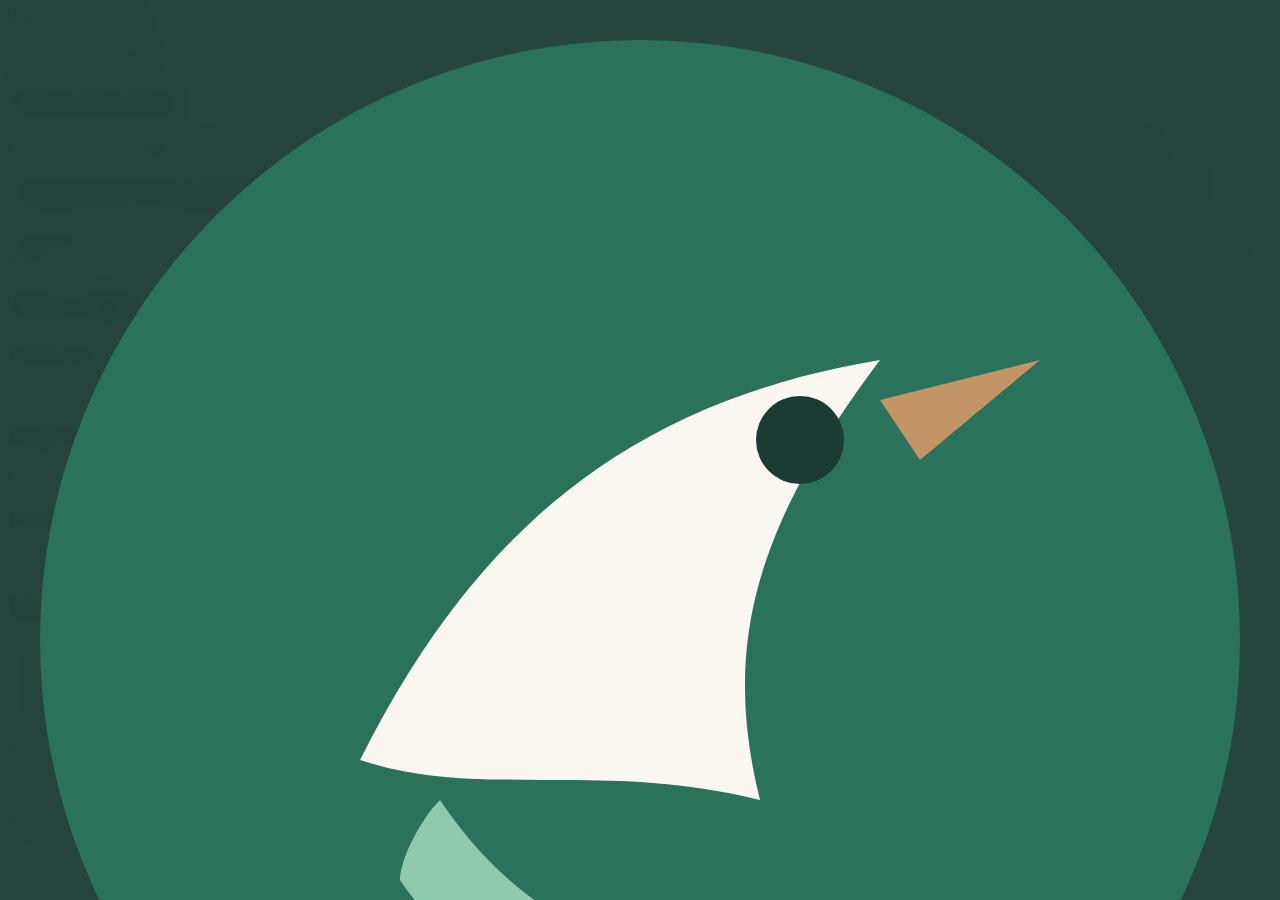
==== about.html @ 82e9a7ea "Add about page" ====
<!DOCTYPE html>
<html lang="en">
<head>
  <meta charset="UTF-8" />
  <meta name="viewport" content="width=device-width, initial-scale=1.0" />
  <title>About — First Chirp Farm</title>
  <meta name="description" content="The story and permaculture principles behind First Chirp Farm: Earth Care, People Care, Fair Share." />
  <link rel="icon" href="images/logo.svg" type="image/svg+xml" />
  <script src="https://cdn.tailwindcss.com"></script>
  <script>
    tailwind.config = { theme: { extend: { colors: { forest: {50:'#f0f7f4',100:'#dceee6',200:'#bce0cf',300:'#8fc9b0',400:'#5aab8c',500:'#3a8f71',600:'#2a725a',700:'#235b49',800:'#1e493c',900:'#1a3c33'}, earth: {50:'#faf6f1',100:'#f2e8db',200:'#e4d0b7',400:'#c29466',600:'#a66640',800:'#714332'} } } } }
  </script>
  <link rel="preconnect" href="https://fonts.googleapis.com" />
  <link rel="preconnect" href="https://fonts.gstatic.com" crossorigin />
  <link href="https://fonts.googleapis.com/css2?family=Inter:wght@400;500;600;700&family=Playfair+Display:ital,wght@0,500;0,600;0,700;1,500&display=swap" rel="stylesheet" />
  <link rel="stylesheet" href="css/site.css" />
</head>
<body class="page-inner bg-earth-50 text-forest-900 antialiased">
  <header class="site-header">
    <div class="max-w-7xl mx-auto px-4 sm:px-6 lg:px-8">
      <div class="flex items-center justify-between h-20">
        <a href="index.html" class="flex items-center gap-3">
          <img src="images/logo.svg" alt="" class="h-11 w-11 rounded-full ring-2 ring-white/30" />
          <span class="brand text-xl sm:text-2xl font-semibold text-white">First Chirp Farm</span>
        </a>
        <nav class="nav-links hidden md:flex items-center gap-7" aria-label="Primary">
          <a href="about.html" class="text-white font-semibold text-sm">About</a>
          <a href="animals.html" class="text-white/90 hover:text-white text-sm font-medium">Animals</a>
          <a href="school.html" class="text-white/90 hover:text-white text-sm font-medium">School</a>
          <a href="land.html" class="text-white/90 hover:text-white text-sm font-medium">Land</a>
          <a href="visit.html" class="bg-forest-500 hover:bg-forest-400 text-white px-5 py-2.5 rounded-full text-sm font-semibold">Visit</a>
        </nav>
        <button class="menu-toggle md:hidden text-white p-2" aria-label="Open menu" aria-expanded="false">
          <svg class="w-7 h-7" fill="none" stroke="currentColor" viewBox="0 0 24 24"><path stroke-linecap="round" stroke-linejoin="round" stroke-width="2" d="M4 6h16M4 12h16M4 18h16"/></svg>
        </button>
      </div>
    </div>
  </header>
  <section class="relative pt-20 h-[420px] min-h-[320px] flex items-end overflow-hidden">
    <img src="https://images.unsplash.com/photo-1441974231531-c6227db76b6e?auto=format&fit=crop&w=1800&q=80" alt="Woodland edge" class="absolute inset-0 w-full h-full object-cover" />
    <div class="absolute inset-0 page-hero-overlay"></div>
    <div class="relative z-10 max-w-6xl mx-auto px-4 pb-12">
      <p class="text-forest-200 uppercase tracking-widest text-xs mb-2">Story and principles</p>
      <h1 class="text-4xl sm:text-6xl font-bold text-white">About the farm</h1>
    </div>
  </section>
  <section class="py-20 bg-white">
    <div class="max-w-3xl mx-auto px-4 sm:px-6">
      <p class="text-xl text-forest-800 leading-relaxed mb-6">First Chirp Farm began as a simple question: what if a piece of land could hold a sanctuary and a school at the same time — without one using the other up?</p>
      <p class="text-lg text-forest-800 leading-relaxed mb-6">The name is the morning itself. Before tools, before plans, there is a first chirp. Birds. Rescued hens finding their voices. Children arriving and going quiet because something living is looking back at them.</p>
      <p class="text-lg text-forest-800 leading-relaxed mb-6">This page is a working draft of the story. Details of place, people, and dates will be filled in as the farm is ready to share them. The ethics do not wait for a perfect origin myth.</p>
    </div>
  </section>
  <section class="py-16 bg-forest-50">
    <div class="max-w-6xl mx-auto px-4 sm:px-6 lg:px-8">
      <h2 class="text-3xl sm:text-4xl font-bold text-center mb-12">Three ethics</h2>
      <div class="grid md:grid-cols-3 gap-8">
        <article class="bg-white rounded-2xl p-8 shadow-md border border-forest-100"><h3 class="text-2xl font-semibold mb-3">Earth Care</h3><p class="text-forest-700 leading-relaxed">Build soil, hold water, plant diversity, leave edges wild. The farm is designed so fertility rises instead of leaving in a truck.</p></article>
        <article class="bg-white rounded-2xl p-8 shadow-md border border-forest-100"><h3 class="text-2xl font-semibold mb-3">People Care</h3><p class="text-forest-700 leading-relaxed">Children, volunteers, neighbours, and anyone who arrives tired. Learning is slow, supervised, and honest about risk and kindness.</p></article>
        <article class="bg-white rounded-2xl p-8 shadow-md border border-forest-100"><h3 class="text-2xl font-semibold mb-3">Fair Share</h3><p class="text-forest-700 leading-relaxed">Surplus food, knowledge, and time move outward. We do not take more animals than we can love well. Capacity is a form of ethics.</p></article>
      </div>
    </div>
  </section>
  <section class="py-20 bg-white">
    <div class="max-w-3xl mx-auto px-4 sm:px-6">
      <h2 class="text-3xl font-bold mb-6">How we work</h2>
      <ul class="space-y-4 text-forest-800 text-lg">
        <li><strong>Observe first.</strong> The land and the animals set the pace. Plans follow patterns, not the other way around.</li>
        <li><strong>Stack functions.</strong> A hedge is food, shelter, windbreak, and a classroom wall.</li>
        <li><strong>Small and slow.</strong> Better one well-kept paddock than ten stressed ones.</li>
        <li><strong>Transparency.</strong> If we cannot take another rescue this month, we say so.</li>
      </ul>
      <p class="mt-10 text-forest-700">Want the longer version in person? <a class="text-forest-600 font-semibold" href="visit.html">Arrange a visit</a>.</p>
    </div>
  </section>
  <footer class="bg-forest-900 text-forest-200 py-12">
    <div class="max-w-6xl mx-auto px-4 text-center text-sm">
      <p class="brand text-white text-xl mb-3">First Chirp Farm</p>
      <p>&copy; <span data-year></span> · <a class="hover:text-white" href="mailto:hello@firstchirpfarm.com">hello@firstchirpfarm.com</a></p>
    </div>
  </footer>
  <script src="js/main.js"></script>
</body>
</html>
---- css/site.css ----
:root {
  --forest-50: #f0f7f4;
  --forest-100: #dceee6;
  --forest-200: #bce0cf;
  --forest-300: #8fc9b0;
  --forest-400: #5aab8c;
  --forest-500: #3a8f71;
  --forest-600: #2a725a;
  --forest-700: #235b49;
  --forest-800: #1e493c;
  --forest-900: #1a3c33;
  --earth-50: #faf6f1;
  --earth-100: #f2e8db;
  --earth-200: #e4d0b7;
  --earth-400: #c29466;
  --earth-600: #a66640;
  --earth-800: #714332;
  --cream: #faf6f1;
}

html { scroll-behavior: smooth; }

body {
  font-family: Inter, system-ui, sans-serif;
  background: var(--earth-50);
  color: var(--forest-900);
}

.font-display,
h1, h2, h3, .brand {
  font-family: "Playfair Display", Georgia, serif;
}

.hero-overlay {
  background: linear-gradient(to bottom, rgba(26, 60, 51, 0.55) 0%, rgba(26, 60, 51, 0.35) 40%, rgba(26, 60, 51, 0.78) 100%);
}

.page-hero-overlay {
  background: linear-gradient(to bottom, rgba(26, 60, 51, 0.5) 0%, rgba(26, 60, 51, 0.62) 100%);
}

.site-header {
  position: fixed;
  inset: 0 0 auto 0;
  z-index: 50;
  transition: background 0.3s ease, box-shadow 0.3s ease, backdrop-filter 0.3s ease;
}

.page-home .site-header {
  background: transparent;
}

.page-inner .site-header,
.site-header.is-scrolled {
  background: rgba(26, 60, 51, 0.95);
  backdrop-filter: blur(12px);
  box-shadow: 0 8px 24px rgba(26, 60, 51, 0.18);
}

.nav-links.open {
  display: flex;
}

.notice {
  display: none;
  margin-top: 1rem;
  padding: 0.85rem 1rem;
  border-radius: 0.75rem;
  background: var(--forest-100);
  color: var(--forest-800);
  font-size: 0.95rem;
}

.zone-bar {
  height: 6px;
  border-radius: 999px;
  background: linear-gradient(90deg, var(--forest-700), var(--forest-400), var(--earth-400));
}

@media (max-width: 767px) {
  .nav-links {
    display: none;
    flex-direction: column;
    gap: 0.25rem;
    padding: 0.5rem 1rem 1.25rem;
    background: rgba(26, 60, 51, 0.96);
  }
  .nav-links.open { display: flex; }
}
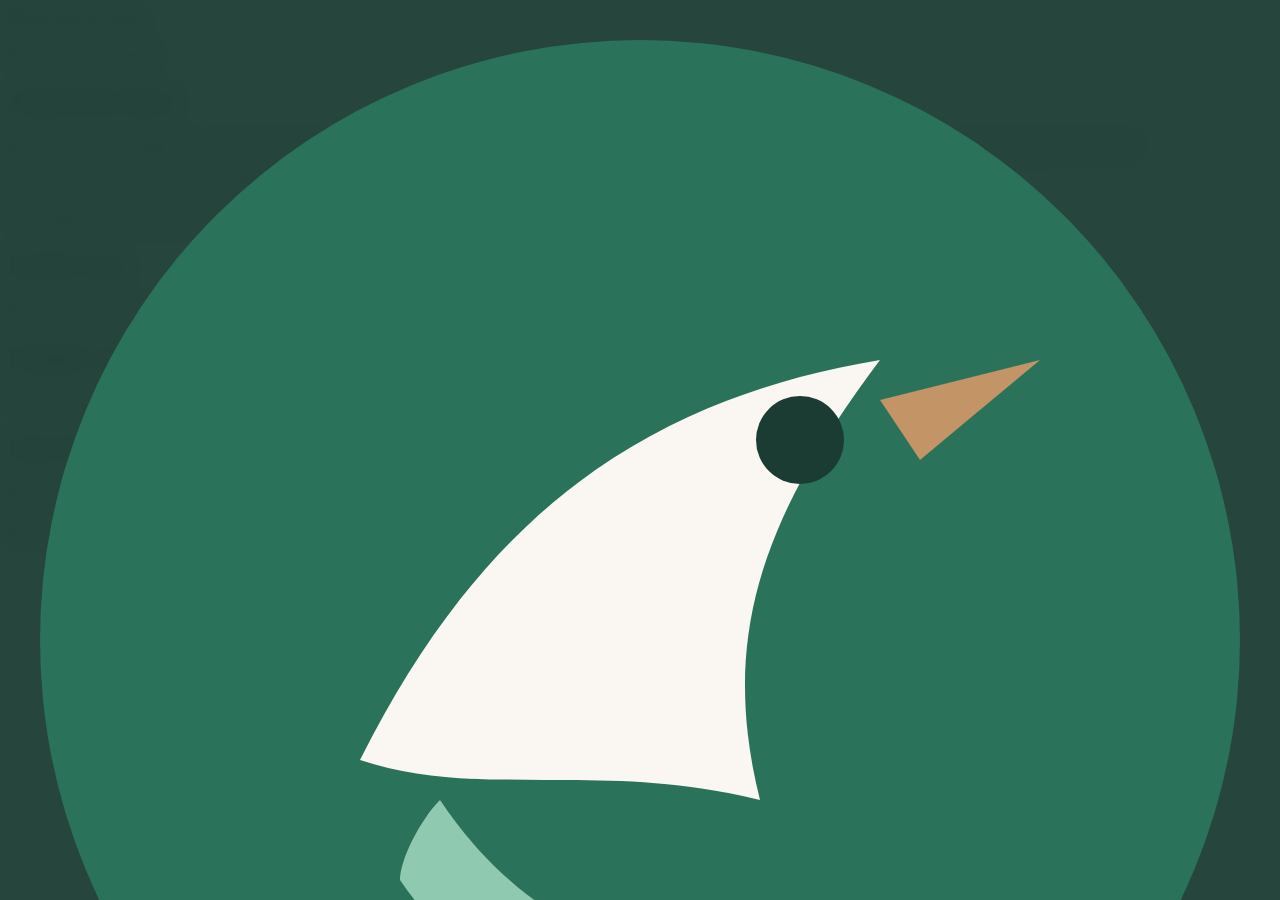
==== commit bb83fc38: "Add remaining multi-page HTML: about, animals, school, land, visit" ====
--- a/about.html
+++ b/about.html
@@ -4,81 +4,42 @@
   <meta charset="UTF-8" />
   <meta name="viewport" content="width=device-width, initial-scale=1.0" />
   <title>About — First Chirp Farm</title>
-  <meta name="description" content="The story and permaculture principles behind First Chirp Farm: Earth Care, People Care, Fair Share." />
+  <meta name="description" content="The story and permaculture principles behind First Chirp Farm." />
   <link rel="icon" href="images/logo.svg" type="image/svg+xml" />
   <script src="https://cdn.tailwindcss.com"></script>
-  <script>
-    tailwind.config = { theme: { extend: { colors: { forest: {50:'#f0f7f4',100:'#dceee6',200:'#bce0cf',300:'#8fc9b0',400:'#5aab8c',500:'#3a8f71',600:'#2a725a',700:'#235b49',800:'#1e493c',900:'#1a3c33'}, earth: {50:'#faf6f1',100:'#f2e8db',200:'#e4d0b7',400:'#c29466',600:'#a66640',800:'#714332'} } } } }
-  </script>
+  <script>tailwind.config={theme:{extend:{colors:{forest:{50:'#f0f7f4',100:'#dceee6',200:'#bce0cf',300:'#8fc9b0',400:'#5aab8c',500:'#3a8f71',600:'#2a725a',700:'#235b49',800:'#1e493c',900:'#1a3c33'},earth:{50:'#faf6f1',100:'#f2e8db',200:'#e4d0b7'}}}}}</script>
   <link rel="preconnect" href="https://fonts.googleapis.com" />
   <link rel="preconnect" href="https://fonts.gstatic.com" crossorigin />
-  <link href="https://fonts.googleapis.com/css2?family=Inter:wght@400;500;600;700&family=Playfair+Display:ital,wght@0,500;0,600;0,700;1,500&display=swap" rel="stylesheet" />
+  <link href="https://fonts.googleapis.com/css2?family=Inter:wght@400;500;600;700&family=Playfair+Display:wght@500;600;700&display=swap" rel="stylesheet" />
   <link rel="stylesheet" href="css/site.css" />
 </head>
 <body class="page-inner bg-earth-50 text-forest-900 antialiased">
-  <header class="site-header">
-    <div class="max-w-7xl mx-auto px-4 sm:px-6 lg:px-8">
-      <div class="flex items-center justify-between h-20">
-        <a href="index.html" class="flex items-center gap-3">
-          <img src="images/logo.svg" alt="" class="h-11 w-11 rounded-full ring-2 ring-white/30" />
-          <span class="brand text-xl sm:text-2xl font-semibold text-white">First Chirp Farm</span>
-        </a>
-        <nav class="nav-links hidden md:flex items-center gap-7" aria-label="Primary">
-          <a href="about.html" class="text-white font-semibold text-sm">About</a>
-          <a href="animals.html" class="text-white/90 hover:text-white text-sm font-medium">Animals</a>
-          <a href="school.html" class="text-white/90 hover:text-white text-sm font-medium">School</a>
-          <a href="land.html" class="text-white/90 hover:text-white text-sm font-medium">Land</a>
-          <a href="visit.html" class="bg-forest-500 hover:bg-forest-400 text-white px-5 py-2.5 rounded-full text-sm font-semibold">Visit</a>
-        </nav>
-        <button class="menu-toggle md:hidden text-white p-2" aria-label="Open menu" aria-expanded="false">
-          <svg class="w-7 h-7" fill="none" stroke="currentColor" viewBox="0 0 24 24"><path stroke-linecap="round" stroke-linejoin="round" stroke-width="2" d="M4 6h16M4 12h16M4 18h16"/></svg>
-        </button>
-      </div>
-    </div>
-  </header>
-  <section class="relative pt-20 h-[420px] min-h-[320px] flex items-end overflow-hidden">
+  <header class="site-header"><div class="max-w-7xl mx-auto px-4 sm:px-6 lg:px-8"><div class="flex items-center justify-between h-20">
+    <a href="index.html" class="flex items-center gap-3"><img src="images/logo.svg" alt="" class="h-11 w-11 rounded-full ring-2 ring-white/30" /><span class="brand text-xl sm:text-2xl font-semibold text-white">First Chirp Farm</span></a>
+    <nav class="nav-links hidden md:flex items-center gap-7" aria-label="Primary">
+      <a href="about.html" class="text-white font-semibold text-sm">About</a>
+      <a href="animals.html" class="text-white/90 hover:text-white text-sm font-medium">Animals</a>
+      <a href="school.html" class="text-white/90 hover:text-white text-sm font-medium">School</a>
+      <a href="land.html" class="text-white/90 hover:text-white text-sm font-medium">Land</a>
+      <a href="visit.html" class="bg-forest-500 hover:bg-forest-400 text-white px-5 py-2.5 rounded-full text-sm font-semibold">Visit</a>
+    </nav>
+    <button class="menu-toggle md:hidden text-white p-2" aria-label="Open menu" aria-expanded="false"><svg class="w-7 h-7" fill="none" stroke="currentColor" viewBox="0 0 24 24"><path stroke-linecap="round" stroke-linejoin="round" stroke-width="2" d="M4 6h16M4 12h16M4 18h16"/></svg></button>
+  </div></div></header>
+  <section class="relative pt-20 h-[420px] flex items-end overflow-hidden">
     <img src="https://images.unsplash.com/photo-1441974231531-c6227db76b6e?auto=format&fit=crop&w=1800&q=80" alt="Woodland edge" class="absolute inset-0 w-full h-full object-cover" />
     <div class="absolute inset-0 page-hero-overlay"></div>
-    <div class="relative z-10 max-w-6xl mx-auto px-4 pb-12">
-      <p class="text-forest-200 uppercase tracking-widest text-xs mb-2">Story and principles</p>
-      <h1 class="text-4xl sm:text-6xl font-bold text-white">About the farm</h1>
-    </div>
+    <div class="relative z-10 max-w-6xl mx-auto px-4 pb-12"><p class="text-forest-200 uppercase tracking-widest text-xs mb-2">Story and principles</p><h1 class="text-4xl sm:text-6xl font-bold text-white">About the farm</h1></div>
   </section>
-  <section class="py-20 bg-white">
-    <div class="max-w-3xl mx-auto px-4 sm:px-6">
-      <p class="text-xl text-forest-800 leading-relaxed mb-6">First Chirp Farm began as a simple question: what if a piece of land could hold a sanctuary and a school at the same time — without one using the other up?</p>
-      <p class="text-lg text-forest-800 leading-relaxed mb-6">The name is the morning itself. Before tools, before plans, there is a first chirp. Birds. Rescued hens finding their voices. Children arriving and going quiet because something living is looking back at them.</p>
-      <p class="text-lg text-forest-800 leading-relaxed mb-6">This page is a working draft of the story. Details of place, people, and dates will be filled in as the farm is ready to share them. The ethics do not wait for a perfect origin myth.</p>
-    </div>
-  </section>
-  <section class="py-16 bg-forest-50">
-    <div class="max-w-6xl mx-auto px-4 sm:px-6 lg:px-8">
-      <h2 class="text-3xl sm:text-4xl font-bold text-center mb-12">Three ethics</h2>
-      <div class="grid md:grid-cols-3 gap-8">
-        <article class="bg-white rounded-2xl p-8 shadow-md border border-forest-100"><h3 class="text-2xl font-semibold mb-3">Earth Care</h3><p class="text-forest-700 leading-relaxed">Build soil, hold water, plant diversity, leave edges wild. The farm is designed so fertility rises instead of leaving in a truck.</p></article>
-        <article class="bg-white rounded-2xl p-8 shadow-md border border-forest-100"><h3 class="text-2xl font-semibold mb-3">People Care</h3><p class="text-forest-700 leading-relaxed">Children, volunteers, neighbours, and anyone who arrives tired. Learning is slow, supervised, and honest about risk and kindness.</p></article>
-        <article class="bg-white rounded-2xl p-8 shadow-md border border-forest-100"><h3 class="text-2xl font-semibold mb-3">Fair Share</h3><p class="text-forest-700 leading-relaxed">Surplus food, knowledge, and time move outward. We do not take more animals than we can love well. Capacity is a form of ethics.</p></article>
-      </div>
-    </div>
-  </section>
-  <section class="py-20 bg-white">
-    <div class="max-w-3xl mx-auto px-4 sm:px-6">
-      <h2 class="text-3xl font-bold mb-6">How we work</h2>
-      <ul class="space-y-4 text-forest-800 text-lg">
-        <li><strong>Observe first.</strong> The land and the animals set the pace. Plans follow patterns, not the other way around.</li>
-        <li><strong>Stack functions.</strong> A hedge is food, shelter, windbreak, and a classroom wall.</li>
-        <li><strong>Small and slow.</strong> Better one well-kept paddock than ten stressed ones.</li>
-        <li><strong>Transparency.</strong> If we cannot take another rescue this month, we say so.</li>
-      </ul>
-      <p class="mt-10 text-forest-700">Want the longer version in person? <a class="text-forest-600 font-semibold" href="visit.html">Arrange a visit</a>.</p>
-    </div>
-  </section>
-  <footer class="bg-forest-900 text-forest-200 py-12">
-    <div class="max-w-6xl mx-auto px-4 text-center text-sm">
-      <p class="brand text-white text-xl mb-3">First Chirp Farm</p>
-      <p>&copy; <span data-year></span> · <a class="hover:text-white" href="mailto:hello@firstchirpfarm.com">hello@firstchirpfarm.com</a></p>
-    </div>
-  </footer>
+  <section class="py-20 bg-white"><div class="max-w-3xl mx-auto px-4 sm:px-6">
+    <p class="text-xl text-forest-800 leading-relaxed mb-6">First Chirp Farm began as a simple question: what if a piece of land could hold a sanctuary and a school at the same time without one using the other up?</p>
+    <p class="text-lg text-forest-800 leading-relaxed mb-6">The name is the morning itself. Before tools, before plans, there is a first chirp.</p>
+    <p class="text-lg text-forest-800 leading-relaxed">This page is a working draft of the story. Details of place and dates can be filled in next.</p>
+  </div></section>
+  <section class="py-16 bg-forest-50"><div class="max-w-6xl mx-auto px-4 grid md:grid-cols-3 gap-8">
+    <article class="bg-white rounded-2xl p-8 shadow-md border border-forest-100"><h2 class="text-2xl font-semibold mb-3">Earth Care</h2><p class="text-forest-700">Build soil, hold water, plant diversity, leave edges wild.</p></article>
+    <article class="bg-white rounded-2xl p-8 shadow-md border border-forest-100"><h2 class="text-2xl font-semibold mb-3">People Care</h2><p class="text-forest-700">Children, volunteers, neighbours. Learning is slow, supervised, and kind.</p></article>
+    <article class="bg-white rounded-2xl p-8 shadow-md border border-forest-100"><h2 class="text-2xl font-semibold mb-3">Fair Share</h2><p class="text-forest-700">We do not take more animals than we can love well. Capacity is ethics.</p></article>
+  </div></section>
+  <footer class="bg-forest-900 text-forest-200 py-10 text-center text-sm"><p>&copy; <span data-year></span> First Chirp Farm · <a class="hover:text-white" href="mailto:hello@firstchirpfarm.com">hello@firstchirpfarm.com</a></p></footer>
   <script src="js/main.js"></script>
-</body>
-</html>
+</body></html>
